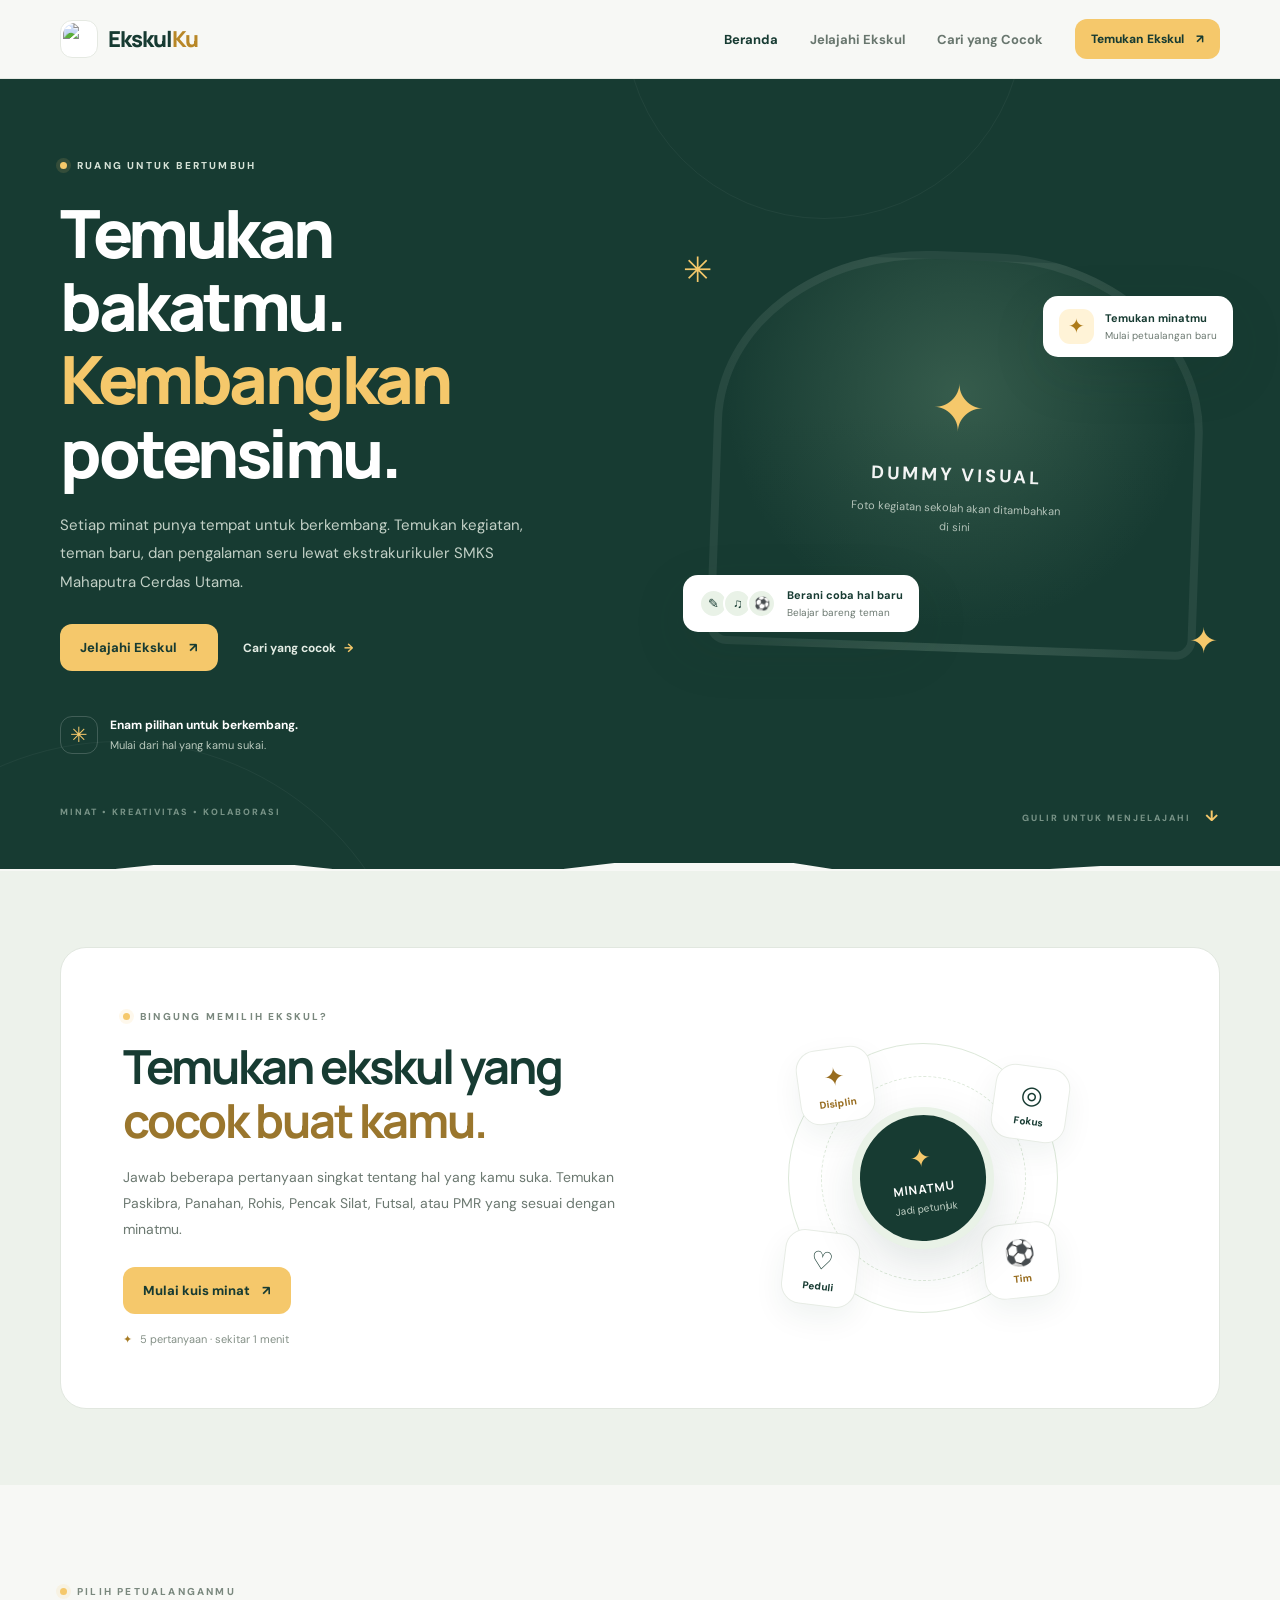
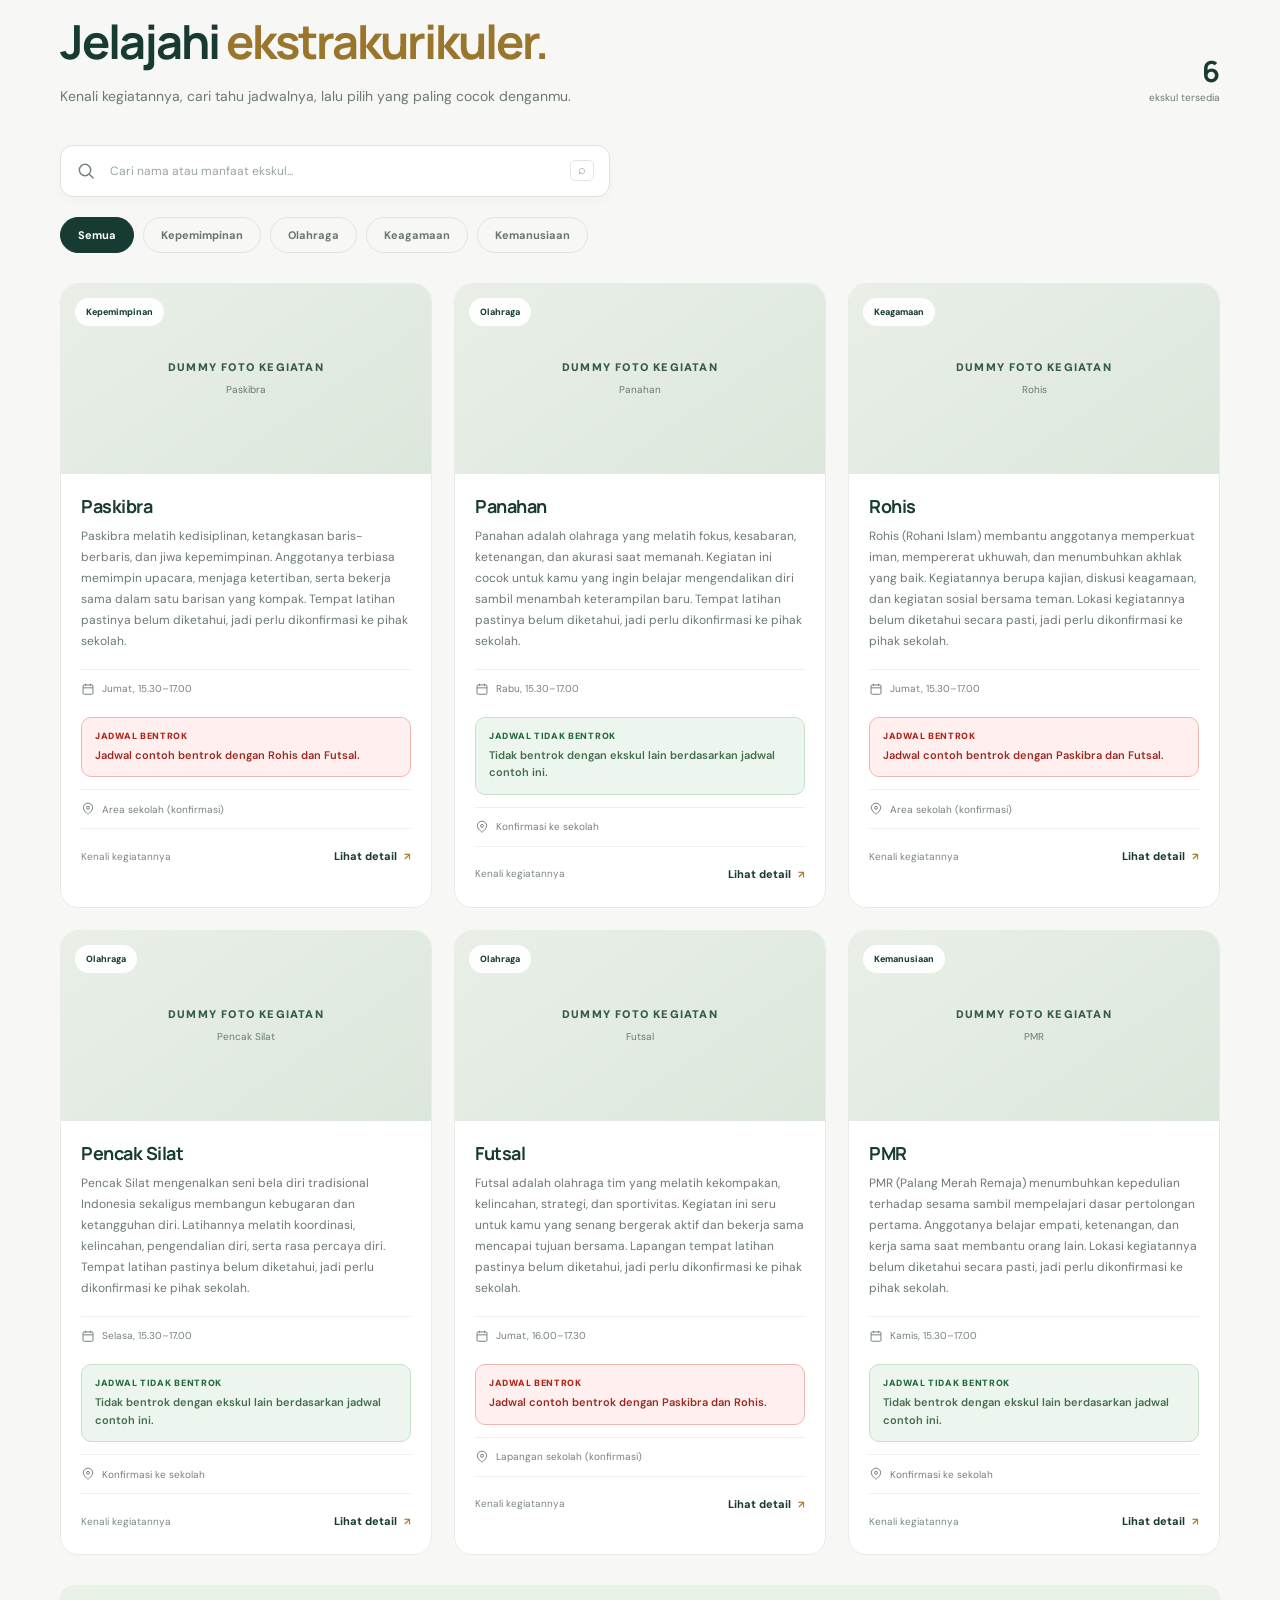
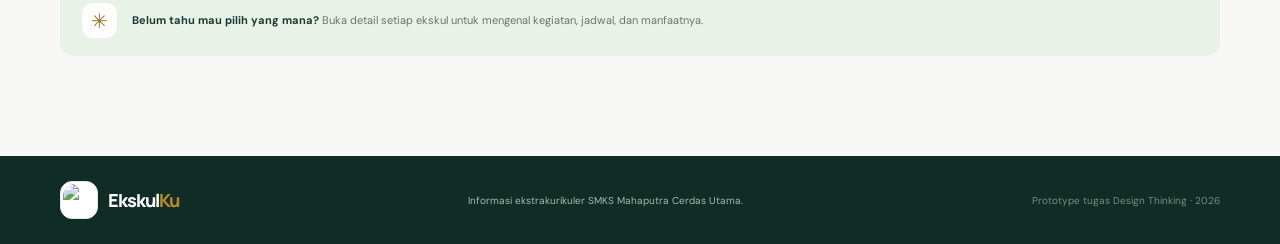
==== index.html @ ed76144f "first commit" ====
<!doctype html>
<html lang="id">
  <head>
    <meta charset="UTF-8" />
    <meta name="viewport" content="width=device-width, initial-scale=1.0" />
    <meta name="theme-color" content="#173b32" />
    <meta
      name="description"
      content="Temukan informasi ekstrakurikuler sekolah: kegiatan, jadwal, lokasi, pembina, dan prestasi."
    />
    <title>EkskulKu Mahaputra — Temukan Bakatmu</title>
    <link rel="preconnect" href="https://fonts.googleapis.com" />
    <link rel="preconnect" href="https://fonts.gstatic.com" crossorigin />
    <link
      href="https://fonts.googleapis.com/css2?family=DM+Sans:wght@400;500;600;700&family=Manrope:wght@400;500;600;700;800&display=swap"
      rel="stylesheet"
    />
    <link rel="stylesheet" href="style.css" />
  </head>
  <body>
    <header class="site-header">
      <nav class="nav container" aria-label="Navigasi utama">
        <a class="brand" href="#beranda" aria-label="EkskulKu beranda">
          <span class="brand-mark school-logo"
            ><img
              src="https://www.e-ujian.com/SMKSMahaputraCerdasUtama/logo"
              alt="Logo SMKS Mahaputra Cerdas Utama"
              onerror="
                this.hidden = true;
                this.nextElementSibling.hidden = false;
              "
            /><span class="logo-fallback-text" hidden>MCU</span></span
          ><span class="brand-name"
            >Ekskul<span class="brand-accent">Ku</span></span
          >
        </a>
        <button
          class="menu-toggle"
          id="menuToggle"
          aria-label="Buka navigasi"
          aria-expanded="false"
        >
          <span></span><span></span>
        </button>
        <div class="nav-links" id="navLinks">
          <a class="nav-link active" href="#beranda">Beranda</a>
          <a class="nav-link" href="#jelajahi">Jelajahi Ekskul</a>
          <a class="nav-link" href="rekomendasi.html">Cari yang Cocok</a>
          <a class="button button-small button-yellow" href="rekomendasi.html"
            >Temukan Ekskul <span aria-hidden="true">↗</span></a
          >
        </div>
      </nav>
    </header>

    <nav class="mobile-bottom-nav" aria-label="Navigasi mobile">
      <a class="mobile-nav-item active" href="#beranda" aria-label="Beranda">
        <svg viewBox="0 0 24 24" aria-hidden="true">
          <path d="m3 10 9-7 9 7v10a1 1 0 0 1-1 1h-5v-7H9v7H4a1 1 0 0 1-1-1Z" />
        </svg>
        <span>Beranda</span>
      </a>
      <a class="mobile-nav-item" href="#jelajahi" aria-label="Jelajahi ekskul">
        <svg viewBox="0 0 24 24" aria-hidden="true">
          <rect x="3" y="3" width="7" height="7" rx="1.5" />
          <rect x="14" y="3" width="7" height="7" rx="1.5" />
          <rect x="3" y="14" width="7" height="7" rx="1.5" />
          <rect x="14" y="14" width="7" height="7" rx="1.5" />
        </svg>
        <span>Ekskul</span>
      </a>
      <a
        class="mobile-nav-item"
        href="rekomendasi.html"
        aria-label="Cari ekskul yang cocok"
      >
        <svg viewBox="0 0 24 24" aria-hidden="true">
          <path d="M12 3v3M12 18v3M3 12h3M18 12h3" />
          <circle cx="12" cy="12" r="6" />
          <path d="m9.5 12 1.7 1.7 3.5-3.5" />
        </svg>
        <span>Cocok</span>
      </a>
    </nav>

    <main>
      <section class="hero" id="beranda">
        <div class="hero-orb orb-one"></div>
        <div class="hero-orb orb-two"></div>
        <div class="container hero-grid">
          <div class="hero-copy">
            <div class="eyebrow">
              <span class="eyebrow-dot"></span> RUANG UNTUK BERTUMBUH
            </div>
            <h1>Temukan bakatmu.<br /><span>Kembangkan</span> potensimu.</h1>
            <p class="hero-description">
              Setiap minat punya tempat untuk berkembang. Temukan kegiatan,
              teman baru, dan pengalaman seru lewat ekstrakurikuler SMKS
              Mahaputra Cerdas Utama.
            </p>
            <div class="hero-actions">
              <a href="#jelajahi" class="button button-yellow"
                >Jelajahi Ekskul <span aria-hidden="true">↗</span></a
              >
              <a href="rekomendasi.html" class="text-link"
                >Cari yang cocok <span aria-hidden="true">→</span></a
              >
            </div>
            <div class="hero-note">
              <span class="note-icon">✳</span
              ><span
                ><strong>Enam pilihan untuk berkembang.</strong><br />Mulai dari
                hal yang kamu sukai.</span
              >
            </div>
          </div>
          <div class="hero-visual">
            <div class="hero-photo-wrap hero-dummy-media">
              <span>✦</span><strong>DUMMY VISUAL</strong
              ><small>Foto kegiatan sekolah akan ditambahkan di sini</small>
            </div>
            <div class="floating-card floating-card-top">
              <span class="floating-icon">✦</span
              ><span
                ><strong>Temukan minatmu</strong
                ><small>Mulai petualangan baru</small></span
              >
            </div>
            <div class="floating-card floating-card-bottom">
              <span class="avatar-stack"><i>✎</i><i>♫</i><i>⚽</i></span
              ><span
                ><strong>Berani coba hal baru</strong
                ><small>Belajar bareng teman</small></span
              >
            </div>
            <span class="visual-spark spark-one">✳</span
            ><span class="visual-spark spark-two">✦</span>
          </div>
        </div>
        <div class="hero-bottom container">
          <span>MINAT • KREATIVITAS • KOLABORASI</span
          ><span class="scroll-cue"
            >GULIR UNTUK MENJELAJAHI <span>↓</span></span
          >
        </div>
      </section>

      <section class="quiz-promo section" id="cari-cocok">
        <div class="container quiz-promo-card">
          <div class="quiz-promo-copy">
            <div class="eyebrow eyebrow-light">
              <span class="eyebrow-dot"></span> BINGUNG MEMILIH EKSKUL?
            </div>
            <h2>Temukan ekskul yang <span>cocok buat kamu.</span></h2>
            <p>
              Jawab beberapa pertanyaan singkat tentang hal yang kamu suka.
              Temukan Paskibra, Panahan, Rohis, Pencak Silat, Futsal, atau PMR
              yang sesuai dengan minatmu.
            </p>
            <a class="button button-yellow" href="rekomendasi.html"
              >Mulai kuis minat <span aria-hidden="true">↗</span></a
            >
            <span class="quiz-time"
              ><span>✦</span> 5 pertanyaan · sekitar 1 menit</span
            >
          </div>
          <div class="quiz-promo-art" aria-hidden="true">
            <div class="quiz-orbit orbit-a"></div>
            <div class="quiz-orbit orbit-b"></div>
            <div class="quiz-sticker sticker-art">✦<small>Disiplin</small></div>
            <div class="quiz-sticker sticker-sport">◎<small>Fokus</small></div>
            <div class="quiz-sticker sticker-code">♡<small>Peduli</small></div>
            <div class="quiz-sticker sticker-team">⚽<small>Tim</small></div>
            <div class="quiz-center">
              <span>✦</span><strong>MINATMU</strong><small>Jadi petunjuk</small>
            </div>
          </div>
        </div>
      </section>

      <section class="explore section" id="jelajahi">
        <div class="container">
          <div class="section-heading">
            <div>
              <div class="eyebrow eyebrow-light">
                <span class="eyebrow-dot"></span> PILIH PETUALANGANMU
              </div>
              <h2>Jelajahi <span>ekstrakurikuler.</span></h2>
              <p>
                Kenali kegiatannya, cari tahu jadwalnya, lalu pilih yang paling
                cocok denganmu.
              </p>
            </div>
            <div class="result-count">
              <strong id="resultCount">6</strong><span>ekskul tersedia</span>
            </div>
          </div>
          <div class="explore-tools">
            <label class="search-box" for="searchInput"
              ><svg viewBox="0 0 24 24" aria-hidden="true">
                <circle cx="10.8" cy="10.8" r="6.8" />
                <path d="m16 16 4.5 4.5" /></svg
              ><input
                id="searchInput"
                type="search"
                placeholder="Cari nama atau manfaat ekskul..."
                autocomplete="off"
              /><kbd>⌕</kbd></label
            >
            <div class="filter-list" role="group" aria-label="Filter kategori">
              <button class="filter-chip selected" data-filter="Semua">
                Semua
              </button>
              <button class="filter-chip" data-filter="Kepemimpinan">
                Kepemimpinan
              </button>
              <button class="filter-chip" data-filter="Olahraga">
                Olahraga
              </button>
              <button class="filter-chip" data-filter="Keagamaan">
                Keagamaan
              </button>
              <button class="filter-chip" data-filter="Kemanusiaan">
                Kemanusiaan
              </button>
            </div>
          </div>
          <div class="club-grid" id="clubGrid" aria-live="polite"></div>
          <div class="empty-state" id="emptyState" hidden>
            <span>⌕</span>
            <h3>Belum ada ekskul yang cocok</h3>
            <p>Coba kata kunci atau kategori lain, ya.</p>
            <button class="button button-outline" id="resetFilters">
              Reset pencarian
            </button>
          </div>
          <div class="catalog-note">
            <span class="note-star">✳</span>
            <p>
              <strong>Belum tahu mau pilih yang mana?</strong> Buka detail
              setiap ekskul untuk mengenal kegiatan, jadwal, dan manfaatnya.
            </p>
          </div>
        </div>
      </section>
    </main>

    <footer class="footer">
      <div class="container footer-inner">
        <a class="brand footer-brand" href="#beranda"
          ><span class="brand-mark school-logo"
            ><img
              src="https://www.e-ujian.com/SMKSMahaputraCerdasUtama/logo"
              alt="Logo SMKS Mahaputra Cerdas Utama"
              onerror="
                this.hidden = true;
                this.nextElementSibling.hidden = false;
              "
            /><span class="logo-fallback-text" hidden>MCU</span></span
          ><span class="brand-name"
            >Ekskul<span class="brand-accent">Ku</span></span
          ></a
        >
        <p>Informasi ekstrakurikuler SMKS Mahaputra Cerdas Utama.</p>
        <span class="footer-copy">Prototype tugas Design Thinking · 2026</span>
      </div>
    </footer>

    <dialog
      class="detail-dialog"
      id="detailDialog"
      aria-labelledby="dialogTitle"
    >
      <button class="dialog-close" id="dialogClose" aria-label="Tutup detail">
        ×
      </button>
      <div id="dialogContent"></div>
    </dialog>
    <div class="toast" id="toast" role="status" aria-live="polite"></div>
    <script src="script.js"></script>
  </body>
</html>
---- style.css ----
:root {
  --green: #173b32;
  --green-2: #214b3f;
  --sage: #e9f2e7;
  --sage-2: #d9e7d7;
  --yellow: #f5c86b;
  --paper: #f7f8f5;
  --white: #fff;
  --ink: #1b2822;
  --muted: #6c7971;
  --line: #e1e7df;
  --radius: 22px;
  --shadow: 0 18px 55px rgba(22, 55, 43, 0.12);
}
* {
  box-sizing: border-box;
}
html {
  scroll-behavior: smooth;
  scroll-padding-top: 90px;
}
body {
  margin: 0;
  background: var(--paper);
  color: var(--ink);
  font-family: "DM Sans", sans-serif;
  -webkit-font-smoothing: antialiased;
}
h1,
h2,
h3,
p {
  margin-top: 0;
}
h1,
h2,
h3,
.brand {
  font-family: "Manrope", sans-serif;
}
a {
  color: inherit;
  text-decoration: none;
}
button,
input {
  font: inherit;
}
button,
a {
  -webkit-tap-highlight-color: transparent;
}
.container {
  width: min(1160px, calc(100% - 48px));
  margin-inline: auto;
}
.site-header {
  position: sticky;
  top: 0;
  z-index: 20;
  background: rgba(247, 248, 245, 0.94);
  backdrop-filter: blur(16px);
  border-bottom: 1px solid rgba(225, 231, 223, 0.8);
}
.nav {
  height: 78px;
  display: flex;
  align-items: center;
  justify-content: space-between;
}
.brand {
  display: inline-flex;
  align-items: center;
  gap: 10px;
  font-weight: 800;
  font-size: 22px;
  letter-spacing: -1px;
  color: var(--green);
}
.brand-accent {
  color: #b88727;
}
.brand-mark {
  display: grid;
  place-items: center;
  width: 38px;
  height: 38px;
  border-radius: 12px;
  background: var(--green);
  color: white;
}
.brand-mark svg {
  width: 24px;
  fill: none;
  stroke: currentColor;
  stroke-width: 1.7;
  stroke-linecap: round;
  stroke-linejoin: round;
}
.nav-links {
  display: flex;
  align-items: center;
  gap: 32px;
}
.nav-link {
  font-size: 13px;
  font-weight: 700;
  color: #68766e;
  transition: color 0.2s;
}
.nav-link:hover,
.nav-link.active {
  color: var(--green);
}
.button {
  display: inline-flex;
  justify-content: center;
  align-items: center;
  gap: 12px;
  border: 0;
  border-radius: 12px;
  padding: 15px 20px;
  font-size: 13px;
  font-weight: 800;
  transition:
    transform 0.2s,
    box-shadow 0.2s,
    background 0.2s;
  cursor: pointer;
}
.button:hover {
  transform: translateY(-2px);
  box-shadow: 0 9px 20px #173b321c;
}
.button-small {
  padding: 12px 16px;
  font-size: 12px;
}
.button-yellow {
  background: var(--yellow);
  color: var(--green);
}
.button-green {
  background: var(--green);
  color: white;
}
.button-outline {
  background: transparent;
  border: 1px solid var(--line);
  color: var(--green);
}
.menu-toggle {
  display: none;
  background: none;
  border: 0;
}
.hero {
  position: relative;
  overflow: hidden;
  background: var(--green);
  color: white;
  padding: 80px 0 25px;
}
.hero:after {
  content: "";
  position: absolute;
  bottom: -1px;
  left: 0;
  right: 0;
  height: 10px;
  background: var(--paper);
  clip-path: polygon(
    0 100%,
    0 65%,
    9% 65%,
    12% 25%,
    23% 25%,
    26% 65%,
    44% 65%,
    48% 5%,
    62% 5%,
    65% 65%,
    82% 65%,
    86% 35%,
    100% 35%,
    100% 100%
  );
}
.hero-grid {
  position: relative;
  z-index: 1;
  display: grid;
  grid-template-columns: 1.02fr 0.98fr;
  align-items: center;
  gap: 65px;
}
.eyebrow {
  display: flex;
  align-items: center;
  gap: 10px;
  color: #d6e2d7;
  font-size: 10px;
  letter-spacing: 2.2px;
  font-weight: 800;
  margin-bottom: 24px;
}
.eyebrow-dot {
  width: 7px;
  height: 7px;
  border-radius: 50%;
  background: var(--yellow);
  box-shadow: 0 0 0 4px #f5c86b21;
}
.hero h1 {
  font-size: clamp(42px, 5.2vw, 68px);
  line-height: 1.1;
  letter-spacing: -3.5px;
  margin-bottom: 22px;
  font-weight: 800;
}
.hero h1 span {
  color: var(--yellow);
}
.hero-description {
  max-width: 475px;
  color: #c2d0c6;
  font-size: 15px;
  line-height: 1.9;
  margin-bottom: 28px;
}
.hero-actions {
  display: flex;
  align-items: center;
  gap: 25px;
}
.text-link {
  font-size: 12px;
  font-weight: 700;
  color: #e3ece4;
}
.text-link span {
  color: var(--yellow);
  margin-left: 5px;
}
.hero-note {
  display: flex;
  align-items: center;
  gap: 12px;
  margin-top: 45px;
  color: #b9c9bd;
  font-size: 11px;
  line-height: 1.65;
}
.hero-note strong {
  color: white;
  font-size: 12px;
}
.note-icon {
  display: grid;
  place-items: center;
  width: 38px;
  height: 38px;
  border: 1px solid #ffffff2e;
  border-radius: 12px;
  color: var(--yellow);
  font-size: 21px;
}
.hero-visual {
  position: relative;
  min-height: 430px;
}
.hero-photo-wrap {
  position: absolute;
  inset: 10px 18px 20px 30px;
  overflow: hidden;
  border-radius: 44% 44% 20px 20px;
  background: #b7c8b7;
  transform: rotate(2deg);
  border: 8px solid #ffffff12;
}
.hero-photo {
  width: 100%;
  height: 100%;
  object-fit: cover;
  filter: saturate(0.78);
}
.hero-photo-wrap:after {
  content: "";
  position: absolute;
  inset: 0;
  background: linear-gradient(0deg, #173b3233, transparent 60%);
}
.floating-card {
  position: absolute;
  z-index: 2;
  display: flex;
  align-items: center;
  gap: 11px;
  padding: 13px 16px;
  background: #fff;
  color: var(--green);
  border-radius: 15px;
  box-shadow: var(--shadow);
}
.floating-card strong,
.floating-card small {
  display: block;
}
.floating-card strong {
  font-size: 11px;
}
.floating-card small {
  font-size: 10px;
  color: var(--muted);
  margin-top: 4px;
}
.floating-card-top {
  top: 54px;
  right: -13px;
}
.floating-card-bottom {
  bottom: 40px;
  left: 0;
}
.floating-icon {
  display: grid;
  place-items: center;
  width: 35px;
  height: 35px;
  background: #fff3d7;
  color: #ad7b19;
  border-radius: 11px;
  font-size: 20px;
}
.avatar-stack {
  display: flex;
}
.avatar-stack i {
  font-style: normal;
  display: grid;
  place-items: center;
  width: 29px;
  height: 29px;
  margin-left: -5px;
  border: 2px solid white;
  border-radius: 50%;
  background: var(--sage);
  color: var(--green);
  font-size: 13px;
}
.avatar-stack i:first-child {
  margin-left: 0;
}
.visual-spark {
  position: absolute;
  color: var(--yellow);
  font-size: 35px;
}
.spark-one {
  top: 5px;
  left: 0;
}
.spark-two {
  bottom: 8px;
  right: 2px;
}
.hero-orb {
  position: absolute;
  border: 1px solid #ffffff0c;
  border-radius: 50%;
}
.orb-one {
  width: 400px;
  height: 400px;
  top: -260px;
  right: 20%;
}
.orb-two {
  width: 600px;
  height: 600px;
  bottom: -470px;
  left: -180px;
}
.hero-bottom {
  display: flex;
  justify-content: space-between;
  color: #789387;
  font-size: 9px;
  font-weight: 800;
  letter-spacing: 2px;
  margin-top: 52px;
  padding-bottom: 20px;
}
.scroll-cue span {
  color: var(--yellow);
  font-size: 15px;
  margin-left: 10px;
}
.section {
  padding: 100px 0;
}
.explore {
  background: var(--paper);
}
.section-heading {
  display: flex;
  justify-content: space-between;
  align-items: flex-end;
  gap: 24px;
  margin-bottom: 36px;
}
.eyebrow-light {
  color: #7a887e;
  margin-bottom: 16px;
}
.section-heading h2,
.why-copy h2 {
  font-size: clamp(32px, 4vw, 47px);
  line-height: 1.18;
  letter-spacing: -2px;
  margin-bottom: 14px;
  color: var(--green);
}
.section-heading h2 span,
.why-copy h2 span {
  color: #9a762d;
}
.section-heading p {
  color: var(--muted);
  font-size: 14px;
  line-height: 1.8;
  margin-bottom: 0;
}
.result-count {
  display: flex;
  flex-direction: column;
  align-items: flex-end;
  flex-shrink: 0;
  padding-bottom: 5px;
}
.result-count strong {
  font-family: "Manrope";
  font-size: 29px;
  color: var(--green);
}
.result-count span {
  font-size: 10px;
  color: var(--muted);
}
.explore-tools {
  display: flex;
  flex-direction: column;
  gap: 20px;
  margin-bottom: 30px;
}
.search-box {
  display: flex;
  align-items: center;
  gap: 12px;
  width: 100%;
  max-width: 550px;
  border: 1px solid #dce4da;
  background: white;
  border-radius: 13px;
  padding: 0 15px;
  height: 52px;
  box-shadow: 0 4px 14px #173b3206;
}
.search-box svg {
  width: 20px;
  height: 20px;
  fill: none;
  stroke: #718176;
  stroke-width: 1.8;
  stroke-linecap: round;
}
.search-box input {
  flex: 1;
  min-width: 0;
  border: 0;
  outline: 0;
  background: transparent;
  color: var(--ink);
  font-size: 12px;
}
.search-box input::placeholder {
  color: #9aa59c;
}
.search-box kbd {
  color: #8e9a91;
  border: 1px solid var(--line);
  padding: 2px 7px;
  border-radius: 5px;
  font-size: 13px;
}
.filter-list {
  display: flex;
  gap: 9px;
  flex-wrap: wrap;
}
.filter-chip {
  padding: 10px 17px;
  border: 1px solid #e0e6de;
  background: transparent;
  border-radius: 30px;
  font-size: 11px;
  font-weight: 700;
  color: #68766e;
  cursor: pointer;
  transition: all 0.2s;
}
.filter-chip:hover {
  border-color: var(--green);
  color: var(--green);
}
.filter-chip.selected {
  background: var(--green);
  border-color: var(--green);
  color: white;
}
.club-grid {
  display: grid;
  grid-template-columns: repeat(3, 1fr);
  gap: 22px;
}
.club-card {
  background: white;
  border: 1px solid #e8ece6;
  border-radius: 18px;
  overflow: hidden;
  transition:
    transform 0.25s,
    box-shadow 0.25s;
  min-width: 0;
}
.club-card:hover {
  transform: translateY(-5px);
  box-shadow: 0 18px 35px #173b3210;
}
.club-image-wrap {
  position: relative;
  height: 190px;
  overflow: hidden;
  background: var(--sage);
}
.club-image {
  width: 100%;
  height: 100%;
  object-fit: cover;
  transition: transform 0.5s;
}
.club-card:hover .club-image {
  transform: scale(1.045);
}
.category-badge {
  position: absolute;
  top: 14px;
  left: 14px;
  background: #ffffffed;
  color: var(--green);
  font-size: 9px;
  font-weight: 800;
  padding: 8px 11px;
  border-radius: 30px;
}
.club-content {
  padding: 20px;
}
.club-title-row {
  display: flex;
  justify-content: space-between;
  align-items: center;
  gap: 8px;
  margin-bottom: 8px;
}
.club-title-row h3 {
  font-size: 18px;
  letter-spacing: -0.5px;
  margin: 0;
  color: var(--green);
}
.club-description {
  font-size: 12px;
  color: var(--muted);
  line-height: 1.75;
  min-height: 42px;
  margin-bottom: 17px;
}
.club-meta {
  display: flex;
  align-items: center;
  gap: 7px;
  color: #758278;
  font-size: 10px;
  padding: 12px 0;
  border-top: 1px solid #edf0eb;
}
.club-meta svg {
  width: 14px;
  height: 14px;
  fill: none;
  stroke: currentColor;
  stroke-width: 1.7;
  flex-shrink: 0;
}
.club-footer {
  display: flex;
  align-items: center;
  justify-content: space-between;
  padding-top: 14px;
  border-top: 1px solid #edf0eb;
}
.club-footer span {
  font-size: 10px;
  color: #7b897f;
}
.detail-link {
  border: 0;
  background: transparent;
  color: var(--green);
  font-size: 11px;
  font-weight: 800;
  cursor: pointer;
  padding: 6px 0;
}
.detail-link span {
  color: #ad812b;
  margin-left: 4px;
}
.catalog-note {
  display: flex;
  align-items: center;
  gap: 15px;
  background: var(--sage);
  border-radius: 14px;
  padding: 18px 22px;
  margin-top: 30px;
}
.note-star {
  display: grid;
  place-items: center;
  flex-shrink: 0;
  width: 35px;
  height: 35px;
  background: white;
  color: #9a762d;
  border-radius: 11px;
  font-size: 20px;
}
.catalog-note p {
  font-size: 11px;
  color: #66766a;
  line-height: 1.7;
  margin: 0;
}
.catalog-note strong {
  color: var(--green);
}
.empty-state {
  text-align: center;
  padding: 55px 20px;
  color: var(--muted);
}
.empty-state > span {
  font-size: 34px;
  color: var(--green);
}
.empty-state h3 {
  color: var(--green);
  margin: 10px 0;
}
.empty-state p {
  font-size: 13px;
}
.why-section {
  background: #edf2eb;
}
.why-grid {
  display: grid;
  grid-template-columns: 1fr 1fr;
  gap: 85px;
  align-items: center;
}
.why-visual {
  position: relative;
  padding: 0 25px 25px 0;
}
.why-visual > img {
  width: 100%;
  height: 500px;
  object-fit: cover;
  border-radius: 20px 100px 20px 20px;
  display: block;
}
.why-visual:before {
  content: "";
  position: absolute;
  left: -12px;
  bottom: 0;
  width: 65%;
  height: 70%;
  border: 1px solid #b4c9b6;
  border-radius: 18px;
  z-index: 0;
}
.why-visual > img {
  position: relative;
  z-index: 1;
}
.photo-label {
  position: absolute;
  z-index: 2;
  right: 0;
  bottom: 0;
  background: white;
  box-shadow: var(--shadow);
  border-radius: 14px;
  padding: 15px 19px;
  display: flex;
  align-items: center;
  gap: 12px;
}
.photo-label > span {
  color: #a77c25;
  font-size: 23px;
}
.photo-label strong,
.photo-label small {
  display: block;
}
.photo-label strong {
  font-size: 12px;
  color: var(--green);
}
.photo-label small {
  font-size: 10px;
  color: var(--muted);
  margin-top: 4px;
}
.why-copy h2 {
  margin-bottom: 19px;
}
.why-copy > p {
  font-size: 13px;
  line-height: 1.9;
  color: #68776c;
  margin-bottom: 25px;
}
.benefit-list {
  margin-bottom: 27px;
}
.benefit-item {
  display: flex;
  gap: 15px;
  padding: 14px 0;
  border-bottom: 1px solid #dce5da;
}
.benefit-number {
  font-family: "Manrope";
  font-weight: 800;
  font-size: 12px;
  color: #a37b2b;
  padding-top: 2px;
}
.benefit-item strong {
  font-size: 12px;
  color: var(--green);
}
.benefit-item p {
  font-size: 11px;
  color: var(--muted);
  margin: 5px 0 0;
}
.bottom-cta {
  background: var(--green);
  color: white;
  overflow: hidden;
}
.cta-inner {
  position: relative;
  display: flex;
  align-items: center;
  justify-content: space-between;
  padding-top: 65px;
  padding-bottom: 65px;
}
.cta-kicker {
  color: var(--yellow);
  font-size: 9px;
  font-weight: 800;
  letter-spacing: 2px;
}
.cta-inner h2 {
  font-size: clamp(30px, 4vw, 44px);
  line-height: 1.2;
  letter-spacing: -1.5px;
  margin: 14px 0 0;
}
.cta-inner > .button {
  position: relative;
  z-index: 1;
}
.cta-doodle {
  position: absolute;
  right: 18%;
  top: 18px;
  font-size: 110px;
  color: #ffffff0b;
}
.footer {
  background: #102d25;
  color: #a7b8ad;
}
.footer-inner {
  display: flex;
  align-items: center;
  justify-content: space-between;
  gap: 20px;
  padding-top: 25px;
  padding-bottom: 25px;
}
.footer-brand {
  font-size: 18px;
  color: white;
}
.footer-brand .brand-mark {
  background: #24483c;
}
.footer-brand .brand-mark svg {
  width: 21px;
}
.footer-inner p,
.footer-copy {
  font-size: 10px;
  margin: 0;
}
.footer-copy {
  color: #748d7f;
}
.detail-dialog {
  position: fixed;
  border: 0;
  padding: 0;
  width: min(650px, calc(100% - 30px));
  max-height: 88vh;
  border-radius: 22px;
  box-shadow: 0 30px 100px #0a2019a8;
  color: var(--ink);
  overflow: auto;
}
.detail-dialog::backdrop {
  background: #0d211bc9;
  backdrop-filter: blur(5px);
}
.dialog-close {
  position: absolute;
  z-index: 2;
  right: 14px;
  top: 14px;
  width: 38px;
  height: 38px;
  border: 0;
  border-radius: 50%;
  background: #ffffffed;
  color: var(--green);
  font-size: 25px;
  cursor: pointer;
}
.dialog-image {
  width: 100%;
  height: 240px;
  object-fit: cover;
  display: block;
}
.dialog-body {
  padding: 28px;
}
.dialog-intro {
  display: grid;
  grid-template-columns: 1fr 215px;
  gap: 22px;
  align-items: start;
  margin: 0 0 8px;
}
.dialog-intro-copy p {
  font-size: 13px;
  color: var(--muted);
  line-height: 1.8;
  margin: 0;
}
.dialog-intro-media {
  height: 165px;
  border-radius: 14px;
}
.dialog-category {
  font-size: 10px;
  font-weight: 800;
  letter-spacing: 1px;
  color: #987328;
  text-transform: uppercase;
}
.dialog-body h2 {
  font-size: 31px;
  color: var(--green);
  margin: 8px 0 12px;
  letter-spacing: -1px;
}
.dialog-body > p {
  font-size: 13px;
  color: var(--muted);
  line-height: 1.8;
}
.detail-info-grid {
  display: grid;
  grid-template-columns: 1fr 1fr;
  gap: 12px;
  margin: 22px 0;
}
.detail-info {
  background: var(--sage);
  border-radius: 12px;
  padding: 15px;
}
.detail-info span {
  display: block;
  color: #77877a;
  font-size: 10px;
  margin-bottom: 6px;
}
.detail-info strong {
  font-size: 12px;
  color: var(--green);
}
.dialog-body h3 {
  font-size: 14px;
  color: var(--green);
  margin-bottom: 10px;
}
.dialog-benefits {
  padding-left: 18px;
  color: var(--muted);
  font-size: 12px;
  line-height: 1.9;
  margin-bottom: 23px;
}
.toast {
  position: fixed;
  z-index: 50;
  bottom: 22px;
  left: 50%;
  transform: translate(-50%, 20px);
  background: #173b32;
  color: white;
  border-radius: 12px;
  padding: 13px 18px;
  font-size: 12px;
  box-shadow: var(--shadow);
  opacity: 0;
  pointer-events: none;
  transition: all 0.25s;
  max-width: calc(100% - 30px);
  text-align: center;
}
.toast.show {
  opacity: 1;
  transform: translate(-50%, 0);
}
@media (min-width: 1400px) {
  .hero {
    padding-top: 90px;
  }
  .hero-visual {
    min-height: 465px;
  }
  .club-image-wrap {
    height: 210px;
  }
}
@media (max-width: 900px) {
  .hero-grid {
    gap: 30px;
  }
  .hero h1 {
    font-size: 48px;
  }
  .hero-visual {
    min-height: 370px;
  }
  .floating-card-top {
    right: -5px;
  }
  .club-grid {
    grid-template-columns: repeat(2, 1fr);
  }
  .why-grid {
    gap: 45px;
  }
  .why-visual > img {
    height: 430px;
  }
  .nav-links {
    gap: 20px;
  }
}
@media (max-width: 680px) {
  .container {
    width: min(100% - 34px, 500px);
  }
  .nav {
    height: 68px;
  }
  .brand {
    font-size: 20px;
  }
  .brand-mark {
    width: 35px;
    height: 35px;
  }
  .menu-toggle {
    display: flex;
    flex-direction: column;
    gap: 5px;
    padding: 10px;
    cursor: pointer;
  }
  .menu-toggle span {
    width: 22px;
    height: 2px;
    background: var(--green);
    border-radius: 2px;
  }
  .nav-links {
    display: none;
    position: absolute;
    left: 0;
    right: 0;
    top: 68px;
    padding: 18px 22px 23px;
    background: var(--paper);
    border-bottom: 1px solid var(--line);
    box-shadow: 0 15px 25px #173b320b;
    align-items: stretch;
    gap: 0;
  }
  .nav-links.open {
    display: flex;
    flex-direction: column;
  }
  .nav-link {
    padding: 13px 2px;
    border-bottom: 1px solid var(--line);
  }
  .nav-links .button {
    margin-top: 14px;
  }
  .hero {
    padding: 53px 0 20px;
  }
  .hero-grid {
    grid-template-columns: 1fr;
    gap: 26px;
  }
  .hero h1 {
    font-size: clamp(41px, 11vw, 55px);
    letter-spacing: -2.5px;
  }
  .hero-description {
    font-size: 13px;
    line-height: 1.8;
  }
  .hero-actions {
    gap: 17px;
    flex-wrap: wrap;
  }
  .hero-note {
    margin-top: 28px;
  }
  .hero-visual {
    min-height: 330px;
    margin: 0 10px;
  }
  .hero-photo-wrap {
    inset: 0 18px 15px 18px;
    border-radius: 46% 46% 18px 18px;
  }
  .floating-card-top {
    top: 25px;
    right: -7px;
  }
  .floating-card-bottom {
    bottom: 28px;
    left: -10px;
  }
  .hero-bottom {
    margin-top: 24px;
    font-size: 8px;
    letter-spacing: 1px;
  }
  .scroll-cue {
    display: none;
  }
  .section {
    padding: 68px 0;
  }
  .section-heading {
    align-items: flex-start;
  }
  .section-heading h2,
  .why-copy h2 {
    font-size: 35px;
    letter-spacing: -1.6px;
  }
  .section-heading p {
    font-size: 12px;
  }
  .result-count {
    padding-top: 8px;
  }
  .result-count strong {
    font-size: 24px;
  }
  .result-count span {
    font-size: 9px;
    white-space: nowrap;
  }
  .explore-tools {
    gap: 15px;
  }
  .filter-list {
    gap: 7px;
  }
  .filter-chip {
    padding: 9px 13px;
    font-size: 10px;
  }
  .club-grid {
    grid-template-columns: 1fr;
    gap: 15px;
  }
  .club-image-wrap {
    height: 205px;
  }
  .club-content {
    padding: 18px;
  }
  .club-description {
    min-height: 0;
  }
  .catalog-note {
    align-items: flex-start;
    padding: 16px;
  }
  .why-grid {
    grid-template-columns: 1fr;
    gap: 42px;
  }
  .why-visual {
    padding-right: 16px;
  }
  .why-visual > img {
    height: 350px;
    border-top-right-radius: 75px;
  }
  .why-copy > p {
    font-size: 12px;
  }
  .cta-inner {
    align-items: flex-start;
    flex-direction: column;
    gap: 25px;
    padding-top: 48px;
    padding-bottom: 48px;
  }
  .cta-inner h2 {
    font-size: 35px;
  }
  .cta-doodle {
    right: 0;
    top: 0;
  }
  .footer-inner {
    flex-wrap: wrap;
    justify-content: flex-start;
  }
  .footer-inner p {
    order: 3;
    width: 100%;
  }
  .footer-copy {
    margin-left: auto;
  }
  .dialog-image {
    height: 190px;
  }
  .dialog-intro {
    grid-template-columns: 1fr;
    gap: 16px;
  }
  .dialog-intro-media {
    height: 150px;
    order: -1;
  }
  .dialog-body {
    padding: 22px;
  }
  .dialog-body h2 {
    font-size: 26px;
  }
  .detail-info-grid {
    gap: 8px;
  }
  .detail-info {
    padding: 12px;
  }
}
@media (prefers-reduced-motion: reduce) {
  html {
    scroll-behavior: auto;
  }
  *,
  *::before,
  *::after {
    transition: none !important;
    animation: none !important;
  }
}

/* Bottom navigation khusus mobile */
.mobile-bottom-nav {
  display: none;
}
@media (max-width: 680px) {
  html {
    scroll-padding-top: 78px;
    scroll-padding-bottom: 92px;
  }
  body {
    padding-bottom: calc(76px + env(safe-area-inset-bottom));
  }
  .site-header {
    position: sticky;
    top: 0;
  }
  .menu-toggle {
    display: none !important;
  }
  .nav-links {
    display: none !important;
  }
  .mobile-bottom-nav {
    position: fixed;
    left: 0;
    right: 0;
    bottom: 0;
    z-index: 100;
    display: grid;
    grid-template-columns: repeat(3, minmax(0, 1fr));
    padding: 9px 10px calc(9px + env(safe-area-inset-bottom));
    background: rgba(255, 255, 255, 0.96);
    backdrop-filter: blur(18px);
    border-top: 1px solid rgba(225, 231, 223, 0.95);
    box-shadow: 0 -8px 28px rgba(23, 59, 50, 0.08);
  }
  .mobile-nav-item {
    position: relative;
    display: flex;
    flex-direction: column;
    align-items: center;
    justify-content: center;
    gap: 5px;
    min-height: 48px;
    color: #849087;
    font-size: 10px;
    font-weight: 700;
    transition: color 0.2s ease;
  }
  .mobile-nav-item svg {
    width: 21px;
    height: 21px;
    fill: none;
    stroke: currentColor;
    stroke-width: 1.7;
    stroke-linecap: round;
    stroke-linejoin: round;
  }
  .mobile-nav-item.active {
    color: var(--green);
  }
  .mobile-nav-item.active:before {
    content: "";
    position: absolute;
    top: -9px;
    width: 25px;
    height: 3px;
    border-radius: 0 0 4px 4px;
    background: var(--yellow);
  }
  .mobile-nav-item:active {
    transform: scale(0.96);
  }
  .footer {
    padding-bottom: 8px;
  }
  .toast {
    bottom: calc(88px + env(safe-area-inset-bottom));
  }
  .detail-dialog {
    max-height: calc(100dvh - 110px);
  }
}

/* Section kuis rekomendasi di beranda */
.quiz-promo {
  padding-top: 76px;
  padding-bottom: 76px;
  background: #edf2eb;
}
.quiz-promo-card {
  display: grid;
  grid-template-columns: 1.05fr 0.95fr;
  align-items: center;
  gap: 50px;
  background: #fff;
  border: 1px solid #e1e7df;
  border-radius: 26px;
  padding: clamp(28px, 5vw, 62px);
  overflow: hidden;
}
.quiz-promo-copy h2 {
  font-family: "Manrope", sans-serif;
  font-size: clamp(32px, 4vw, 47px);
  line-height: 1.15;
  letter-spacing: -2px;
  color: var(--green);
  margin: 0 0 18px;
}
.quiz-promo-copy h2 span {
  color: #9a762d;
}
.quiz-promo-copy p {
  max-width: 530px;
  color: var(--muted);
  font-size: 14px;
  line-height: 1.85;
  margin-bottom: 24px;
}
.quiz-time {
  display: flex;
  align-items: center;
  gap: 8px;
  color: #849087;
  font-size: 11px;
  margin-top: 18px;
}
.quiz-time span {
  color: #a77c25;
}
.quiz-promo-art {
  min-height: 300px;
  position: relative;
  display: grid;
  place-items: center;
  isolation: isolate;
}
.quiz-orbit {
  position: absolute;
  border: 1px solid #dce8d9;
  border-radius: 50%;
  z-index: -1;
}
.orbit-a {
  width: 270px;
  height: 270px;
}
.orbit-b {
  width: 205px;
  height: 205px;
  border-style: dashed;
}
.quiz-center {
  width: 142px;
  height: 142px;
  display: flex;
  flex-direction: column;
  align-items: center;
  justify-content: center;
  gap: 5px;
  background: var(--green);
  color: #fff;
  border: 8px solid #e9f2e7;
  border-radius: 50%;
  box-shadow: 0 18px 45px #173b3220;
  transform: rotate(-7deg);
}
.quiz-center span {
  font-size: 25px;
  color: var(--yellow);
}
.quiz-center strong {
  font-family: "Manrope";
  font-size: 12px;
  letter-spacing: 1px;
}
.quiz-center small {
  font-size: 10px;
  color: #c5d4c9;
}
.quiz-sticker {
  position: absolute;
  display: flex;
  flex-direction: column;
  align-items: center;
  justify-content: center;
  gap: 3px;
  width: 75px;
  height: 75px;
  border: 1px solid #e7ece5;
  border-radius: 20px;
  background: #fff;
  box-shadow: 0 12px 30px #173b3210;
  color: var(--green);
  font-size: 25px;
  transform: rotate(-8deg);
}
.quiz-sticker small {
  font-size: 10px;
  font-weight: 800;
}
.sticker-art {
  top: 20px;
  left: calc(50% - 125px);
  color: #986d20;
}
.sticker-sport {
  top: 38px;
  right: calc(50% - 145px);
  transform: rotate(8deg);
}
.sticker-code {
  bottom: 22px;
  left: calc(50% - 140px);
  transform: rotate(7deg);
}
.sticker-team {
  bottom: 30px;
  right: calc(50% - 135px);
  color: #986d20;
  transform: rotate(-6deg);
}
.back-home {
  font-size: 12px;
  font-weight: 800;
  color: #65746a;
}
.back-home:hover {
  color: var(--green);
}
.quiz-main {
  padding-top: 58px;
  padding-bottom: 85px;
  min-height: calc(100vh - 160px);
}
.quiz-heading {
  max-width: 760px;
  margin: 0 auto 34px;
  text-align: center;
}
.quiz-heading .eyebrow {
  justify-content: center;
  margin-bottom: 17px;
}
.quiz-heading h1 {
  font-size: clamp(38px, 5vw, 58px);
  line-height: 1.1;
  letter-spacing: -2.5px;
  color: var(--green);
  margin-bottom: 17px;
}
.quiz-heading h1 span {
  color: #9a762d;
}
.quiz-heading > p {
  max-width: 570px;
  margin: 0 auto;
  color: var(--muted);
  font-size: 14px;
  line-height: 1.8;
}
.quiz-card {
  max-width: 850px;
  margin: 0 auto;
  padding: clamp(22px, 4vw, 42px);
  background: #fff;
  border: 1px solid var(--line);
  border-radius: 24px;
  box-shadow: 0 22px 60px #173b3209;
}
.quiz-progress-row {
  display: flex;
  justify-content: space-between;
  gap: 15px;
  color: #77857b;
  font-size: 10px;
  font-weight: 800;
  letter-spacing: 1px;
}
.quiz-progress {
  height: 5px;
  border-radius: 20px;
  background: #edf1eb;
  margin: 13px 0 32px;
  overflow: hidden;
}
.quiz-progress span {
  display: block;
  height: 100%;
  width: 20%;
  background: var(--green);
  border-radius: 20px;
  transition: width 0.25s ease;
}
.question-step {
  display: none;
  border: 0;
  padding: 0;
  margin: 0;
  min-width: 0;
}
.question-step.active {
  display: block;
  animation: quizFade 0.22s ease;
}
.question-step legend {
  font-family: "Manrope";
  font-size: clamp(23px, 3vw, 31px);
  line-height: 1.25;
  font-weight: 800;
  letter-spacing: -1px;
  color: var(--green);
  margin-bottom: 9px;
}
.question-hint {
  font-size: 12px;
  color: var(--muted);
  margin-bottom: 23px;
}
.answer-grid {
  display: grid;
  grid-template-columns: 1fr 1fr;
  gap: 12px;
}
.answer-option {
  position: relative;
  display: flex;
  align-items: flex-start;
  gap: 13px;
  padding: 17px;
  border: 1px solid #e2e8e0;
  border-radius: 15px;
  background: #fff;
  cursor: pointer;
  transition:
    border-color 0.18s,
    background 0.18s,
    transform 0.18s;
  min-width: 0;
}
.answer-option:hover {
  border-color: #9db5a0;
  transform: translateY(-1px);
}
.answer-option:has(input:checked) {
  border-color: var(--green);
  background: #f1f6ef;
  box-shadow: 0 0 0 1px var(--green) inset;
}
.answer-option input {
  position: absolute;
  opacity: 0;
  pointer-events: none;
}
.answer-option strong,
.answer-option small {
  display: block;
}
.answer-option strong {
  font-size: 12px;
  line-height: 1.5;
  color: var(--green);
  padding-right: 13px;
}
.answer-option small {
  font-size: 10px;
  line-height: 1.65;
  color: var(--muted);
  margin-top: 5px;
}
.answer-check {
  position: absolute;
  right: 13px;
  top: 12px;
  width: 19px;
  height: 19px;
  display: grid;
  place-items: center;
  border-radius: 50%;
  background: var(--green);
  color: #fff;
  font-size: 11px;
  opacity: 0;
  transform: scale(0.7);
  transition: 0.18s;
}
.answer-option:has(input:checked) .answer-check {
  opacity: 1;
  transform: scale(1);
}
.quiz-controls {
  display: flex;
  justify-content: space-between;
  gap: 12px;
  margin-top: 28px;
  padding-top: 23px;
  border-top: 1px solid #edf0eb;
}
.quiz-controls .button {
  min-width: 135px;
}
.quiz-controls button:disabled {
  opacity: 0.4;
  cursor: not-allowed;
  transform: none;
  box-shadow: none;
}
.quiz-error {
  font-size: 12px;
  color: #a53a32;
  margin-top: 16px;
}
.quiz-results[hidden],
.recommendation-results[hidden],
.quiz-card[hidden] {
  display: none !important;
}
.recommendation-results {
  max-width: 850px;
  margin: 0 auto;
}
.result-intro {
  text-align: center;
  margin-bottom: 27px;
}
.result-intro .eyebrow {
  justify-content: center;
  margin-bottom: 10px;
}
.result-intro h2 {
  font-family: "Manrope";
  font-size: clamp(30px, 4vw, 43px);
  letter-spacing: -1.8px;
  line-height: 1.15;
  color: var(--green);
  margin-bottom: 12px;
}
.result-intro h2 span {
  color: #9a762d;
}
.result-intro > p {
  max-width: 570px;
  margin: 0 auto;
  color: var(--muted);
  font-size: 13px;
  line-height: 1.8;
}
.top-match {
  display: flex;
  gap: 16px;
  align-items: flex-start;
  background: var(--green);
  color: #fff;
  border-radius: 18px;
  padding: 22px;
  margin-bottom: 15px;
}
.top-match-icon {
  display: grid;
  place-items: center;
  flex: 0 0 42px;
  height: 42px;
  border-radius: 13px;
  background: #ffffff15;
  color: var(--yellow);
  font-size: 22px;
}
.top-match > div > span {
  font-size: 9px;
  letter-spacing: 1.6px;
  font-weight: 800;
  color: #c0d2c4;
}
.top-match h3 {
  font-size: 24px;
  letter-spacing: -0.5px;
  margin: 5px 0;
  color: #fff;
}
.top-match p {
  font-size: 12px;
  line-height: 1.7;
  color: #c7d6cb;
  margin: 0;
}
.recommendation-card {
  display: grid;
  grid-template-columns: 150px 1fr;
  align-items: center;
  gap: 18px;
  background: #fff;
  border: 1px solid var(--line);
  border-radius: 17px;
  padding: 13px;
  margin-bottom: 12px;
}
.recommendation-card-primary {
  border-color: #b6cbb5;
  box-shadow: 0 8px 25px #173b3209;
}
.recommendation-card > img {
  width: 150px;
  height: 120px;
  object-fit: cover;
  border-radius: 11px;
  background: var(--sage);
}
.recommendation-card-meta {
  display: flex;
  align-items: center;
  gap: 8px;
  flex-wrap: wrap;
  font-size: 9px;
  color: #77857b;
  font-weight: 800;
}
.recommendation-card-meta strong {
  padding: 5px 8px;
  border-radius: 20px;
  background: #fff0cf;
  color: #8d671b;
}
.recommendation-card h3 {
  font-size: 19px;
  color: var(--green);
  margin: 7px 0;
}
.recommendation-card p {
  font-size: 11px;
  line-height: 1.6;
  color: var(--muted);
  margin-bottom: 5px;
}
.recommendation-card-copy > small {
  font-size: 10px;
  line-height: 1.6;
  color: #78877d;
}
.result-actions {
  display: flex;
  justify-content: center;
  gap: 12px;
  flex-wrap: wrap;
  margin-top: 25px;
}
.result-disclaimer {
  text-align: center;
  font-size: 10px;
  line-height: 1.7;
  color: #879188;
  max-width: 650px;
  margin: 22px auto 0;
}
@keyframes quizFade {
  from {
    opacity: 0.3;
    transform: translateY(5px);
  }
  to {
    opacity: 1;
    transform: translateY(0);
  }
}
@media (max-width: 680px) {
  .quiz-promo {
    padding: 48px 0;
  }
  .quiz-promo-card {
    grid-template-columns: 1fr;
    gap: 16px;
    padding: 27px 22px;
    border-radius: 21px;
  }
  .quiz-promo-copy h2 {
    font-size: 34px;
    letter-spacing: -1.5px;
  }
  .quiz-promo-copy p {
    font-size: 12px;
  }
  .quiz-promo-art {
    min-height: 235px;
    order: -1;
  }
  .orbit-a {
    width: 215px;
    height: 215px;
  }
  .orbit-b {
    width: 165px;
    height: 165px;
  }
  .quiz-center {
    width: 120px;
    height: 120px;
  }
  .sticker-art {
    left: calc(50% - 100px);
    top: 5px;
  }
  .sticker-sport {
    right: calc(50% - 110px);
    top: 16px;
  }
  .sticker-code {
    left: calc(50% - 110px);
    bottom: 5px;
  }
  .sticker-team {
    right: calc(50% - 105px);
    bottom: 10px;
  }
  .quiz-sticker {
    width: 61px;
    height: 61px;
    font-size: 21px;
    border-radius: 16px;
  }
  .quiz-sticker small {
    font-size: 9px;
  }
  .quiz-main {
    padding-top: 35px;
    padding-bottom: 50px;
  }
  .quiz-heading {
    margin-bottom: 25px;
  }
  .quiz-heading h1 {
    font-size: 39px;
    letter-spacing: -1.8px;
  }
  .quiz-heading > p {
    font-size: 12px;
  }
  .quiz-card {
    padding: 20px 16px;
    border-radius: 19px;
  }
  .quiz-progress {
    margin-bottom: 25px;
  }
  .question-step legend {
    font-size: 24px;
  }
  .answer-grid {
    grid-template-columns: 1fr;
    gap: 9px;
  }
  .answer-option {
    padding: 13px;
  }
  .answer-option strong {
    font-size: 12px;
  }
  .quiz-controls {
    margin-top: 22px;
    padding-top: 18px;
  }
  .quiz-controls .button {
    min-width: 0;
    flex: 1;
    padding: 13px 11px;
    font-size: 11px;
  }
  .back-home {
    font-size: 10px;
  }
  .recommendation-card {
    grid-template-columns: 94px 1fr;
    gap: 12px;
    padding: 10px;
  }
  .recommendation-card > img {
    width: 94px;
    height: 104px;
  }
  .recommendation-card h3 {
    font-size: 16px;
  }
  .recommendation-card p {
    font-size: 10px;
  }
  .recommendation-card-copy > small {
    font-size: 9px;
  }
  .top-match {
    padding: 17px;
    gap: 12px;
  }
  .top-match h3 {
    font-size: 21px;
  }
  .result-actions {
    flex-direction: column;
  }
  .result-actions .button {
    width: 100%;
  }
  .quiz-page .mobile-bottom-nav {
    display: grid;
  }
}

/* Identitas sekolah Mahaputra */
.brand-mark.school-logo {
  background: #fff;
  overflow: hidden;
  border: 1px solid #e5e9e2;
  padding: 2px;
  flex-shrink: 0;
}
.brand-mark.school-logo img {
  display: block;
  width: 100%;
  height: 100%;
  object-fit: contain;
  border-radius: inherit;
}
.logo-fallback-text {
  font-size: 9px;
  font-weight: 900;
  color: var(--green);
  letter-spacing: -0.5px;
}
.brand-name {
  font-size: inherit;
  white-space: nowrap;
}

/* Placeholder teks menggantikan foto asli pada prototype */
.dummy-media,
.recommendation-dummy-media {
  display: flex;
  flex-direction: column;
  align-items: center;
  justify-content: center;
  gap: 8px;
  text-align: center;
  background: linear-gradient(145deg, #e9efe7, #dce7dc);
  color: #355b4b;
  padding: 18px;
  min-width: 0;
}
.dummy-media strong,
.recommendation-dummy-media strong {
  font-size: 11px;
  letter-spacing: 1.2px;
  font-weight: 900;
}
.dummy-media small,
.recommendation-dummy-media small {
  font-size: 10px;
  line-height: 1.5;
  color: #687d6d;
}
.dummy-media-icon,
.recommendation-dummy-media > span {
  font-size: 32px;
  line-height: 1;
  color: #987328;
}
.club-image-wrap.dummy-media {
  height: 190px;
  position: relative;
}
.club-image-wrap.dummy-media .category-badge {
  position: absolute;
  top: 14px;
  left: 14px;
}
.hero-dummy-media {
  display: flex;
  flex-direction: column;
  align-items: center;
  justify-content: center;
  gap: 12px;
  text-align: center;
  background: radial-gradient(circle at 50% 35%, #365c4c, #173b32 68%);
  color: #fff;
  padding: 28px;
}
.hero-dummy-media > span {
  font-size: 64px;
  color: var(--yellow);
}
.hero-dummy-media strong {
  font-size: 18px;
  letter-spacing: 3px;
}
.hero-dummy-media small {
  font-size: 11px;
  line-height: 1.7;
  color: #c2d0c6;
  max-width: 210px;
}
.schedule-status {
  padding: 12px 13px;
  border-radius: 10px;
  margin: 9px 0 12px;
  font-size: 9px;
  font-weight: 900;
  letter-spacing: 0.7px;
}
.schedule-status p {
  font-size: 11px;
  font-weight: 600;
  letter-spacing: 0;
  line-height: 1.6;
  margin: 5px 0 0;
}
.schedule-conflict {
  background: #fff0ef;
  border: 1px solid #efb7b2;
  color: #b42318;
}
.schedule-conflict p {
  color: #9d2821;
}
.schedule-clear {
  background: #edf6ee;
  border: 1px solid #c8dfca;
  color: #246b3b;
}
.schedule-clear p {
  color: #426d4c;
}
.coach-profile {
  display: grid;
  grid-template-columns: 140px 1fr;
  gap: 14px;
  margin: 14px 0 22px;
  align-items: stretch;
}
.coach-photo {
  min-height: 130px;
  border-radius: 13px;
}
.coach-photo .dummy-media-icon {
  font-size: 25px;
}
.coach-photo strong {
  font-size: 9px;
  letter-spacing: 0.5px;
  overflow-wrap: anywhere;
}
.coach-details {
  display: flex;
  flex-direction: column;
  justify-content: center;
  gap: 7px;
  background: #f3f6f1;
  border-radius: 13px;
  padding: 15px;
  min-width: 0;
}
.coach-details span {
  font-size: 10px;
  color: #77877a;
}
.coach-details strong {
  font-size: 13px;
  color: var(--green);
  line-height: 1.5;
}
.coach-details small {
  font-size: 10px;
  line-height: 1.6;
  color: #77877a;
}
.recommendation-dummy-media {
  width: 150px;
  height: 120px;
  border-radius: 11px;
  flex-shrink: 0;
  padding: 10px;
}
.recommendation-dummy-media > span {
  font-size: 24px;
}
.recommendation-dummy-media strong {
  font-size: 8px;
  letter-spacing: 0.5px;
}
.recommendation-dummy-media small {
  font-size: 9px;
}
@media (max-width: 680px) {
  .club-image-wrap.dummy-media {
    height: 205px;
  }
  .recommendation-dummy-media {
    width: 94px;
    height: 104px;
  }
  .coach-profile {
    grid-template-columns: 1fr 1.2fr;
    gap: 9px;
  }
  .coach-photo {
    min-height: 120px;
  }
  .hero-dummy-media > span {
    font-size: 52px;
  }
  .hero-dummy-media strong {
    font-size: 15px;
  }
  .dialog-image.dummy-media {
    height: 190px;
  }
}
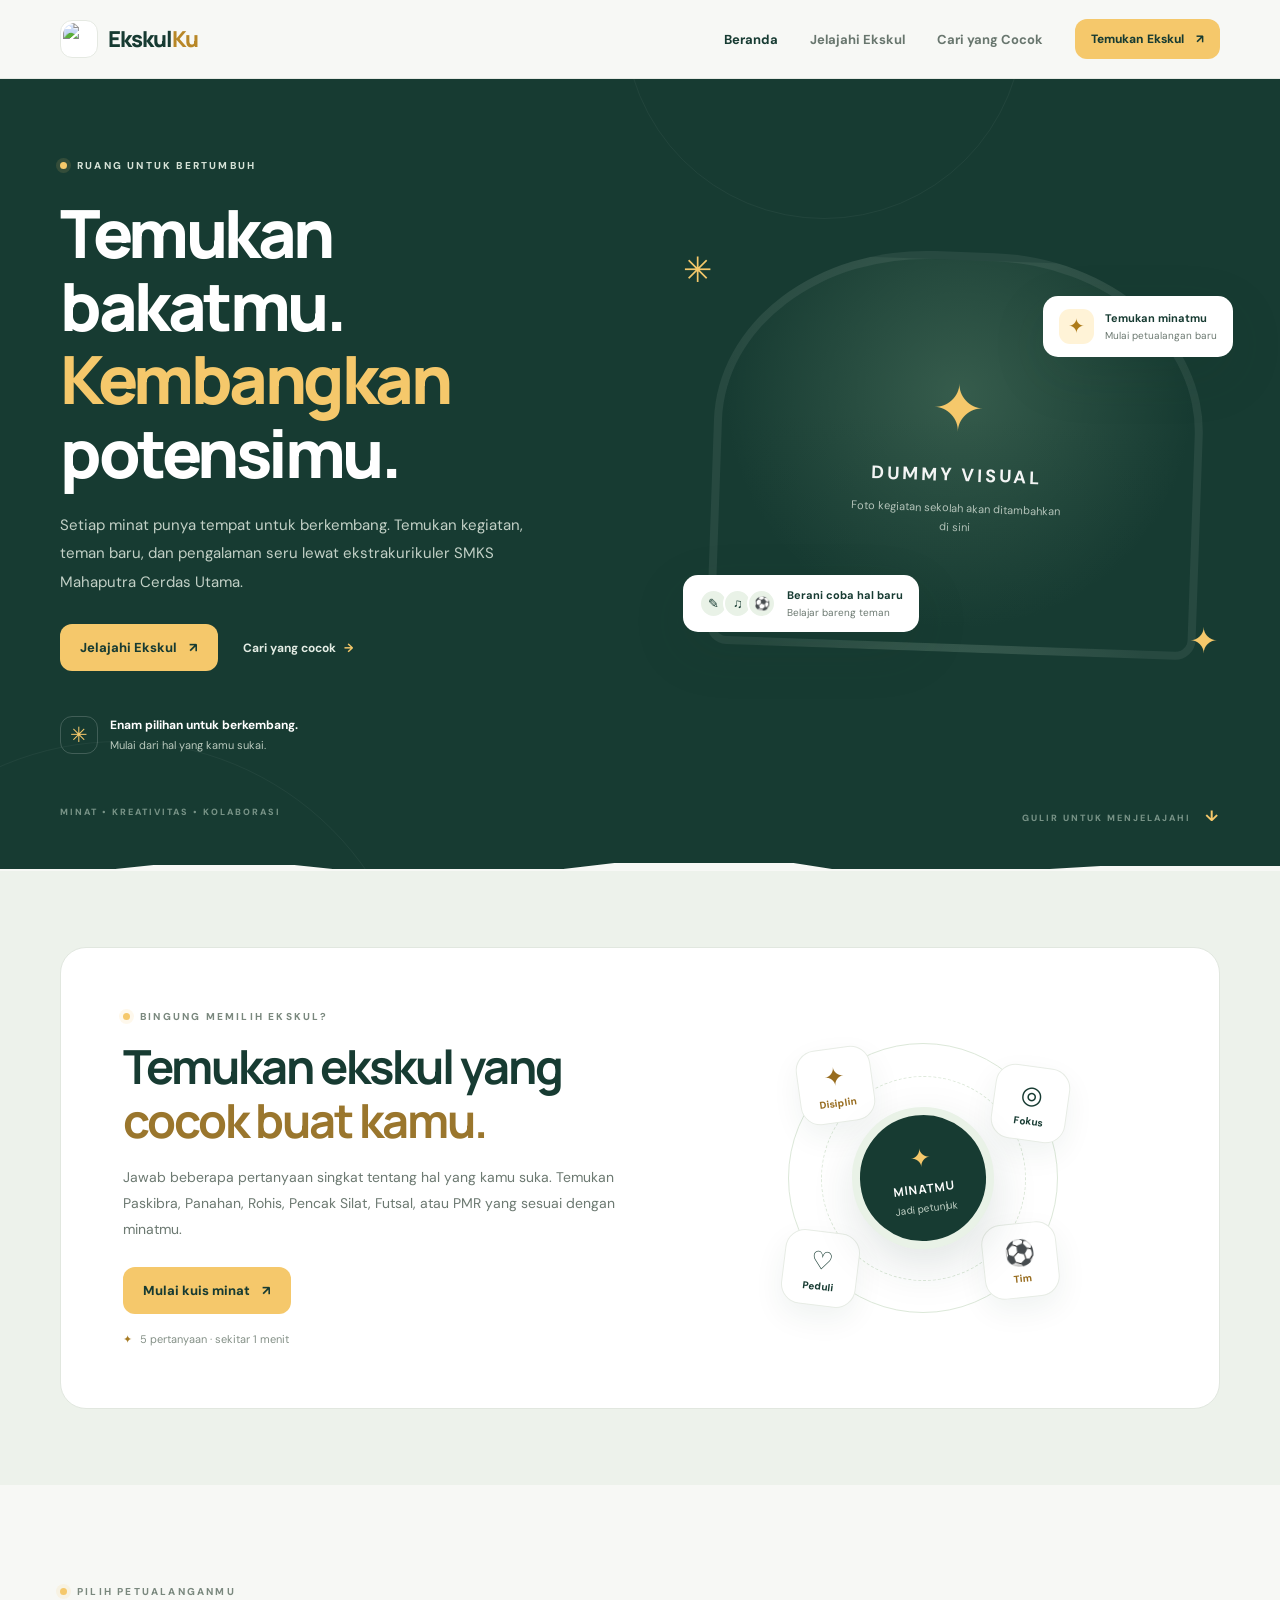
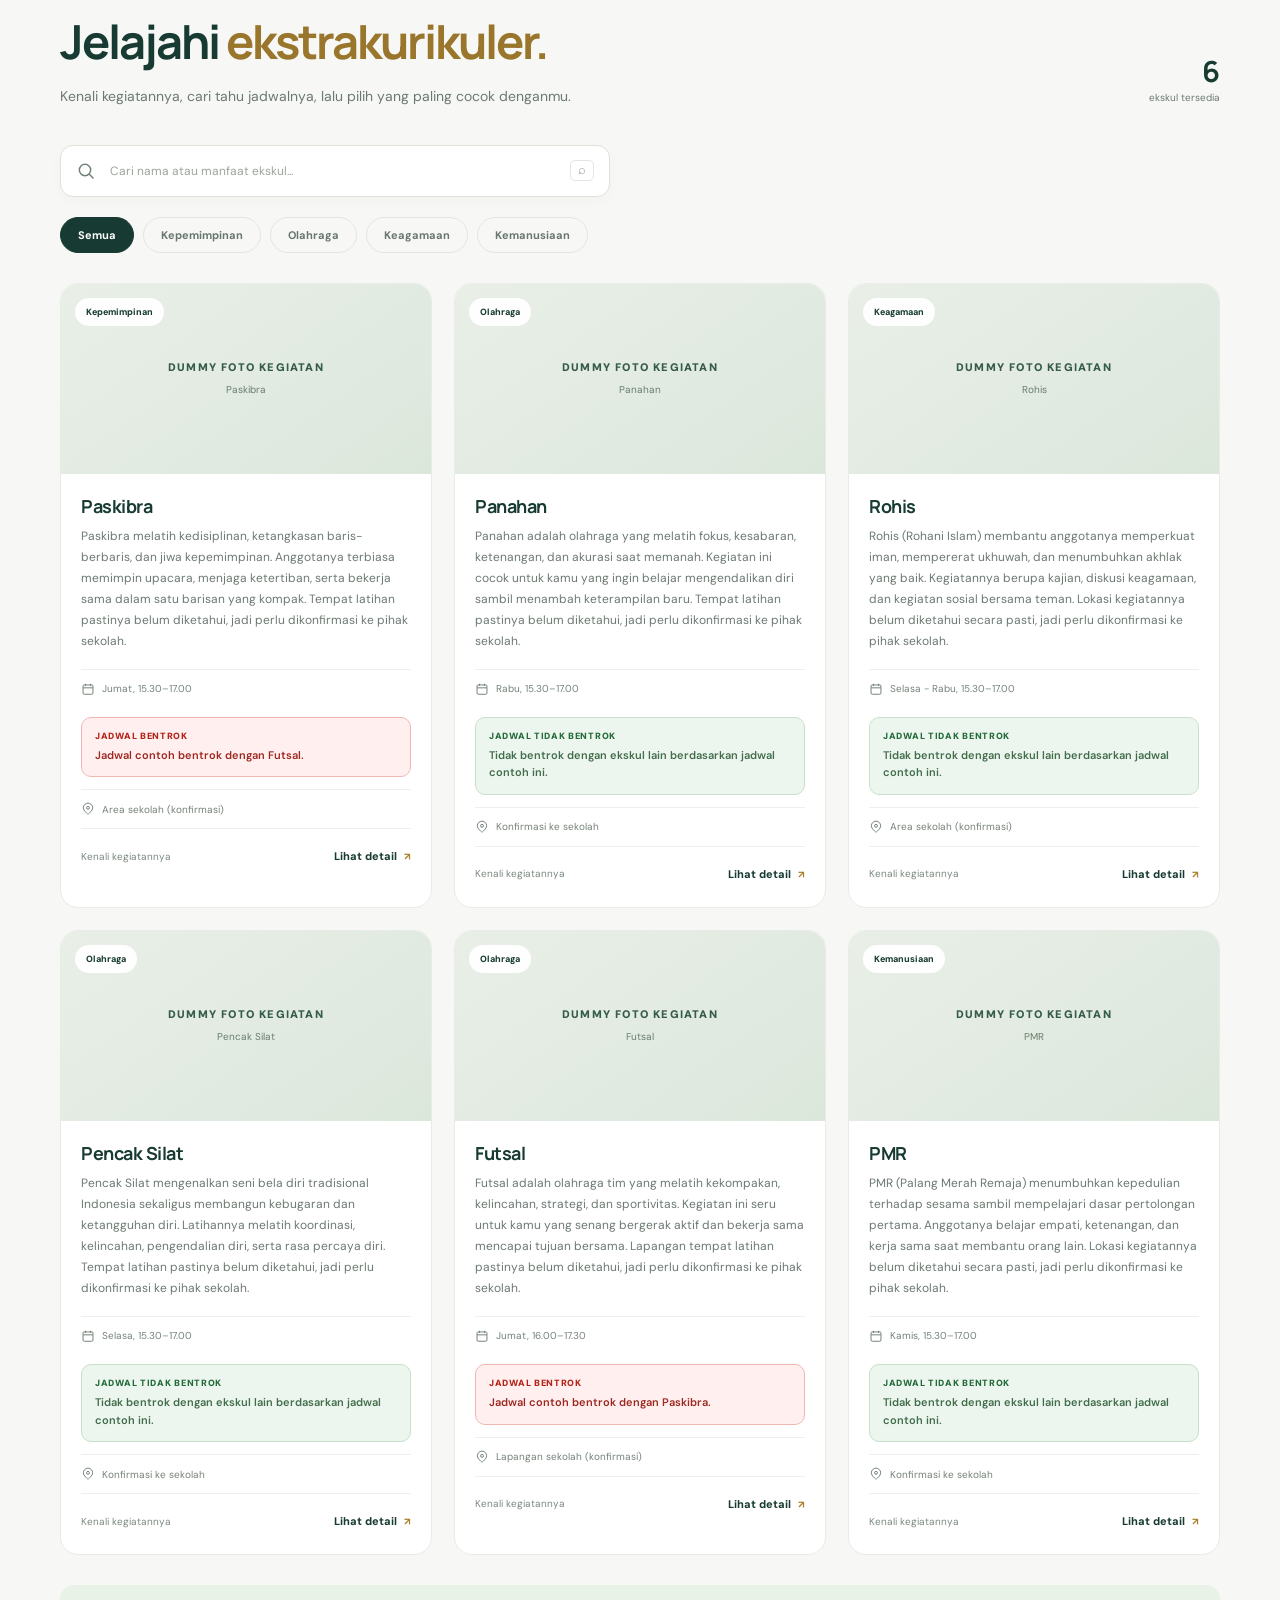
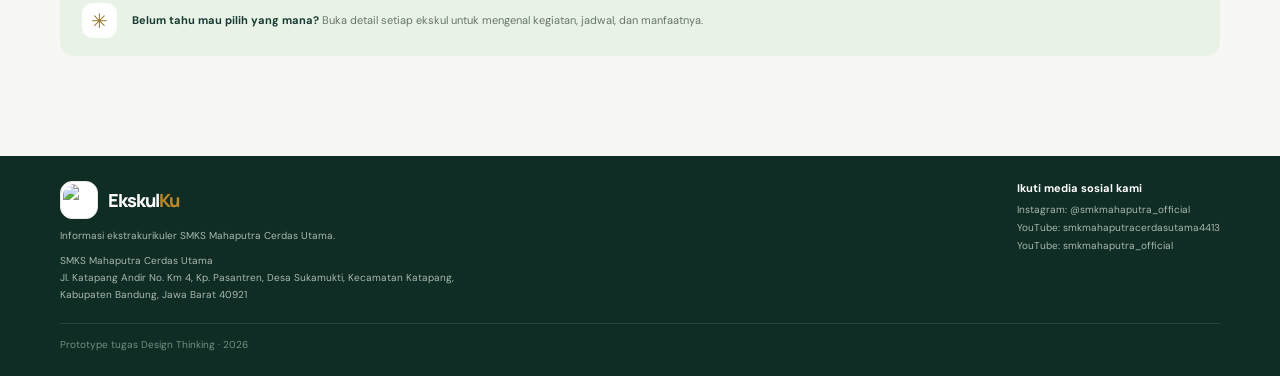
==== commit deab0a82: "Penambahan foother" ====
--- a/index.html
+++ b/index.html
@@ -247,21 +247,49 @@
 
     <footer class="footer">
       <div class="container footer-inner">
-        <a class="brand footer-brand" href="#beranda"
-          ><span class="brand-mark school-logo"
-            ><img
-              src="https://www.e-ujian.com/SMKSMahaputraCerdasUtama/logo"
-              alt="Logo SMKS Mahaputra Cerdas Utama"
-              onerror="
-                this.hidden = true;
-                this.nextElementSibling.hidden = false;
-              "
-            /><span class="logo-fallback-text" hidden>MCU</span></span
-          ><span class="brand-name"
-            >Ekskul<span class="brand-accent">Ku</span></span
-          ></a
-        >
-        <p>Informasi ekstrakurikuler SMKS Mahaputra Cerdas Utama.</p>
+        <div class="footer-about">
+          <a class="brand footer-brand" href="#beranda"
+            ><span class="brand-mark school-logo"
+              ><img
+                src="https://www.e-ujian.com/SMKSMahaputraCerdasUtama/logo"
+                alt="Logo SMKS Mahaputra Cerdas Utama"
+                onerror="
+                  this.hidden = true;
+                  this.nextElementSibling.hidden = false;
+                "
+              /><span class="logo-fallback-text" hidden>MCU</span></span
+            ><span class="brand-name"
+              >Ekskul<span class="brand-accent">Ku</span></span
+            ></a
+          >
+          <p>Informasi ekstrakurikuler SMKS Mahaputra Cerdas Utama.</p>
+          <address class="footer-address">
+            SMKS Mahaputra Cerdas Utama<br />
+            Jl. Katapang Andir No. Km 4, Kp. Pasantren, Desa Sukamukti,
+            Kecamatan Katapang, Kabupaten Bandung, Jawa Barat 40921
+          </address>
+        </div>
+        <div class="footer-social" aria-label="Media sosial sekolah">
+          <strong>Ikuti media sosial kami</strong>
+          <a
+            href="https://www.instagram.com/smkmahaputra_official/"
+            target="_blank"
+            rel="noopener noreferrer"
+            >Instagram: @smkmahaputra_official</a
+          >
+          <a
+            href="https://www.youtube.com/@smkmahaputracerdasutama4413"
+            target="_blank"
+            rel="noopener noreferrer"
+            >YouTube: smkmahaputracerdasutama4413</a
+          >
+          <a
+            href="https://www.youtube.com/@smkmahaputra_official"
+            target="_blank"
+            rel="noopener noreferrer"
+            >YouTube: smkmahaputra_official</a
+          >
+        </div>
         <span class="footer-copy">Prototype tugas Design Thinking · 2026</span>
       </div>
     </footer>
--- a/style.css
+++ b/style.css
@@ -812,12 +812,17 @@
   color: #a7b8ad;
 }
 .footer-inner {
-  display: flex;
-  align-items: center;
-  justify-content: space-between;
-  gap: 20px;
+  display: grid;
+  grid-template-columns: 1fr auto;
+  align-items: start;
+  gap: 20px 32px;
   padding-top: 25px;
   padding-bottom: 25px;
+}
+.footer-about {
+  display: grid;
+  justify-items: start;
+  gap: 10px;
 }
 .footer-brand {
   font-size: 18px;
@@ -834,7 +839,36 @@
   font-size: 10px;
   margin: 0;
 }
+.footer-address {
+  max-width: 440px;
+  font-size: 10px;
+  font-style: normal;
+  line-height: 1.7;
+}
+.footer-social {
+  display: flex;
+  flex-direction: column;
+  gap: 5px;
+  font-size: 10px;
+}
+.footer-social strong {
+  margin-bottom: 3px;
+  color: white;
+  font-size: 11px;
+}
+.footer-social a {
+  color: inherit;
+  text-decoration: none;
+}
+.footer-social a:hover,
+.footer-social a:focus-visible {
+  color: white;
+  text-decoration: underline;
+}
 .footer-copy {
+  grid-column: 1 / -1;
+  padding-top: 14px;
+  border-top: 1px solid #ffffff1a;
   color: #748d7f;
 }
 .detail-dialog {
@@ -1179,15 +1213,11 @@
     top: 0;
   }
   .footer-inner {
-    flex-wrap: wrap;
-    justify-content: flex-start;
-  }
-  .footer-inner p {
-    order: 3;
-    width: 100%;
+    grid-template-columns: 1fr;
+    gap: 18px;
   }
   .footer-copy {
-    margin-left: auto;
+    grid-column: auto;
   }
   .dialog-image {
     height: 190px;
